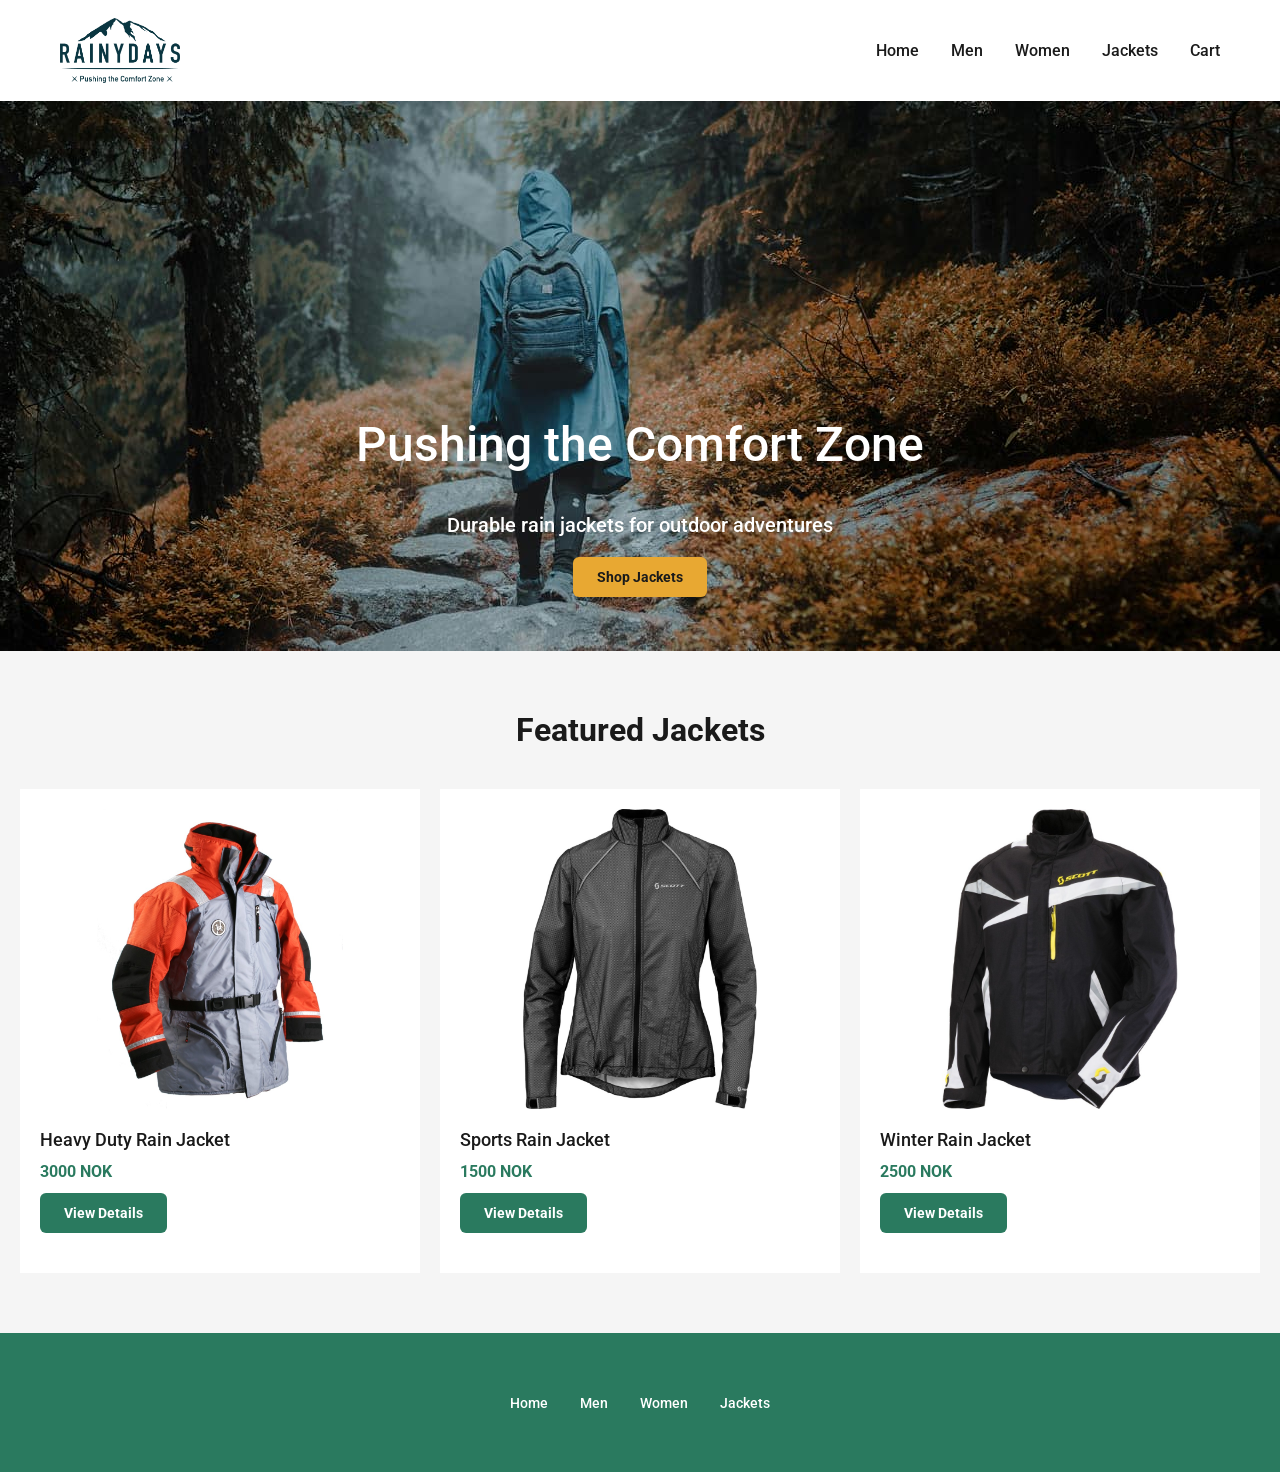
==== index.html @ 3e11aa85 "Working on Index.html" ====
<!DOCTYPE html>
<html lang="en">
<head>
    <meta charset="UTF-8">
    <meta name="viewport" content="width=device-width, initial-scale=1.0">
    <meta name="description" content="Rainy Days outdoor rain jackets">
    <title>Rainy Days | Home</title>

    <link rel="stylesheet" href="css/styles.css">
    <link rel="preconnect" href="https://fonts.googleapis.com">
    <link rel="preconnect" href="https://fonts.gstatic.com" crossorigin>
    <link href="https://fonts.googleapis.com/css2?family=Roboto:wght@300;400;500;700&display=swap" rel="stylesheet">
</head>
<body>
<header class="site-header">

    <div class="container header-content">

        <a href="index.html" class="logo">
            <img src="images/RainyDays_Logo.png" alt="Company Name">
        </a>

        <nav aria-label="Main navigation">

            <ul class="nav-list main-nav">

                <li><a href="index.html">Home</a></li>
                <li><a href="men.html">Men</a></li>
                <li><a href="women.html">Women</a></li>
                <li><a href="jackets.html">Jackets</a></li>
                <li><a href="cart.html">Cart</a></li>

            </ul>

        </nav>

    </div>

</header>

<section class="hero">

    <div class="hero-content">

        <h1>Pushing the Comfort Zone</h1>

        <p>
            Durable rain jackets for outdoor adventures
        </p>

        <a href="jackets.html" class="btn btn-gold">
            Shop Jackets
        </a>

    </div>

</section>

<section class="featured-jackets">

    <div class="container">

        <h2 class="section-title">
            Featured Jackets
        </h2>

        <div class="product-grid">

            <article class="product-card product-card--featured ">

                <div class="product-card-image">

                    <img src="images/RainyDays_Jacket1.jpg"
                        alt="Heavy Duty Rain Jacket">

                </div>

                <div class="product-card-content">
                    <h3 class="product-card-title">
                        Heavy Duty Rain Jacket
                    </h3>

                    <p class="product-card-price">
                        3000 NOK
                    </p>

                    <a href="product.html" class="btn btn-primary">
                        View Details
                    </a>
                </div>
            </article>

            <article class="product-card product-card--featured ">

                <div class="product-card-image">

                    <img src="images/RainyDays_Jacket2.jpg"
                        alt="Sports Rain Jacket">

                </div>

                <div class="product-card-content">
                    <h3 class="product-card-title">
                        Sports Rain Jacket
                    </h3>

                    <p class="product-card-price">
                        1500 NOK
                    </p>

                    <a href="product.html" class="btn btn-primary">
                        View Details
                    </a>
                </div>
            </article>

            <article class="product-card product-card--featured ">

                <div class="product-card-image">

                    <img src="images/RainyDays_Jacket4.jpg"
                        alt="Winter Rain Jacket">

                </div>

                <div class="product-card-content">
                    <h3 class="product-card-title">
                        Winter Rain Jacket
                    </h3>

                    <p class="product-card-price">
                        2500 NOK
                    </p>

                    <a href="product.html" class="btn btn-primary">
                        View Details
                    </a>
                </div>
            </article>

        </div>

    </div>

</section>
 
<footer class="site-footer">

    <div class="container">

        <nav aria-label="Footer navigation">

            <ul class="footer-nav">

                <li><a href="index.html">Home</a></li>
                <li><a href="men.html">Men</a></li>
                <li><a href="women.html">Women</a></li>
                <li><a href="jackets.html">Jackets</a></li>

            </ul>

        </nav>

    </div>

</footer>
</body>
</html>
---- css/styles.css ----
:root {

        /* Typography */

    --font-primary: "Roboto", sans-serif;

    --font-display: 48px;
    --font-page-title: 36px;
    --font-section-title: 32px;
    --font-subsection-title: 24px;
    --font-lead: 20px;
    --font-card-title: 18px;
    --font-body: 16px;
    --font-price: 16px;
    --font-small: 14px;

    --font-weight-regular: 400;
    --font-weight-medium: 500;
    --font-weight-bold: 700;

        /* Colors */

    --font-primary: "Roboto", sans-serif;

    --color-white: #ffffff;
    --color-dark-text: #1a1a1a;
    --color-background-grey: #f5f5f5;
    --color-light-text: #666666;
    --color-primary-teal: #2a7a5f;
    --color-accent-gold: #e8a832;
    --color-primary-dark: #1e5c47;

    --container-width: 1200px;
    --radius-small: 6px;
    --radius-medium: 8px;
}

* {
    box-sizing: border-box;
}

body {
    margin: 0;
    font-family: var(--font-primary);
    color: var(--color-dark-text);
    background-color: var(--color-white);
}

img {
    display: block;
    max-width: 100%;
    height: auto;
}

a {
    color: inherit;
    text-decoration: none;
}

.container {
    max-width: var(--container-width);
    margin: 0 auto;
    padding: 0 20px;
}

/* Header */

.site-header {
    padding: 18px 0;
    background-color: var(--color-white);
}

.header-content {
    display: flex;
    align-items: center;
    justify-content: space-between;
}

.logo {
    font-weight: 700;
    font-size: 20px;
    width: 120px;
    height: 65px;
}


.footer-nav {
    display: flex;
    gap: 32px;
    margin: 0;
    padding: 0;
    list-style: none;
    color: var(--color-white)
}

.main-nav {

    display: flex;
    gap: 32px;
    margin: 0;
    padding: 0;
    list-style: none;
    color: var(--color-dark-text)
}

.nav-list a {
    font-size: 16px;
    font-weight: 500;
}

/* Buttons */

.btn {
    display: inline-block;
    padding: 12px 24px;
    border-radius: var(--radius-small);
    font-size: 14px;
    font-weight: 700;
    text-align: center;
}

.btn-primary {
    color: var(--color-white);
    background-color: var(--color-primary-teal);
}

.btn-gold {
    color: var(--color-dark-text);
    background-color: var(--color-accent-gold);
}

/* Hero */

.hero {
    height: 550px;

    position: relative;

    background: url("../images/hero-image.jpg");
    background-repeat: no-repeat;
    background-position: right center;
    background-size: cover;

    display: flex;
    justify-content: center;

    text-align: center;
}

.hero-content {
    position:absolute;
    margin-top: 275px;
    color: var(--color-white);

}

.hero h1 {
    font-size: var(--font-display);
    font-weight: var(--font-weight-medium);
}

.hero p {
    font-size: var(--font-lead);
    font-weight: var(--font-weight-medium);
}

/* Section title */

.section-title {
    font-size: var(--font-section-title);
    font-weight: var(--font-weight-bold);
    margin: 0;
}

/* Featured products */

.featured-jackets {
    background-color: var(--color-background-grey);
    padding: 60px 0;
}

.featured-jackets .container {
    display: flex;
    flex-direction: column;
    align-items: center;
    gap: 40px;
}

/* Product Grid */

.product-grid {
    display: grid;
    gap: 20px;
}

@media (min-width: 1200px) {
    .product-grid {
        grid-template-columns: repeat(3, 1fr);
    }
}

/* Product card */

.product-card {
    background-color: var(--color-white);
    width: 100%;
    padding: 20px 0px;
}

.product-card--featured {

    width: 400px;
}

.product-card--listings {

    width: 315px;
}

.product-card img {
    
    height: 300px;    
    border-radius: 8px;
}

.product-card-content {
    display: flex;
    flex-direction: column;
    gap: 12px;
    padding: 20px;

    align-items: flex-start;
}

.product-card-title {
    margin: 0;
    font-size: 18px;
    font-weight: 500;
}

.product-card-price {
    margin: 0;
    font-size: var(--font-price);
    font-weight: var(--font-weight-bold);
    color: var(--color-primary-teal)
}

.product-card-image {
    height: 300px;

    display: flex;
    justify-content: center;
    align-items: center;
}

.product-card-image img {
    max-height: 100%;
    max-width: 100%;
    width: auto;
}

/* Footer */

.site-footer {
    padding: 60px 0;
    background-color: var(--color-primary-teal);
}

.footer-nav {
    justify-content: center;
}

.footer-nav a {
    font-size: 14px;
    font-weight: 500;
}
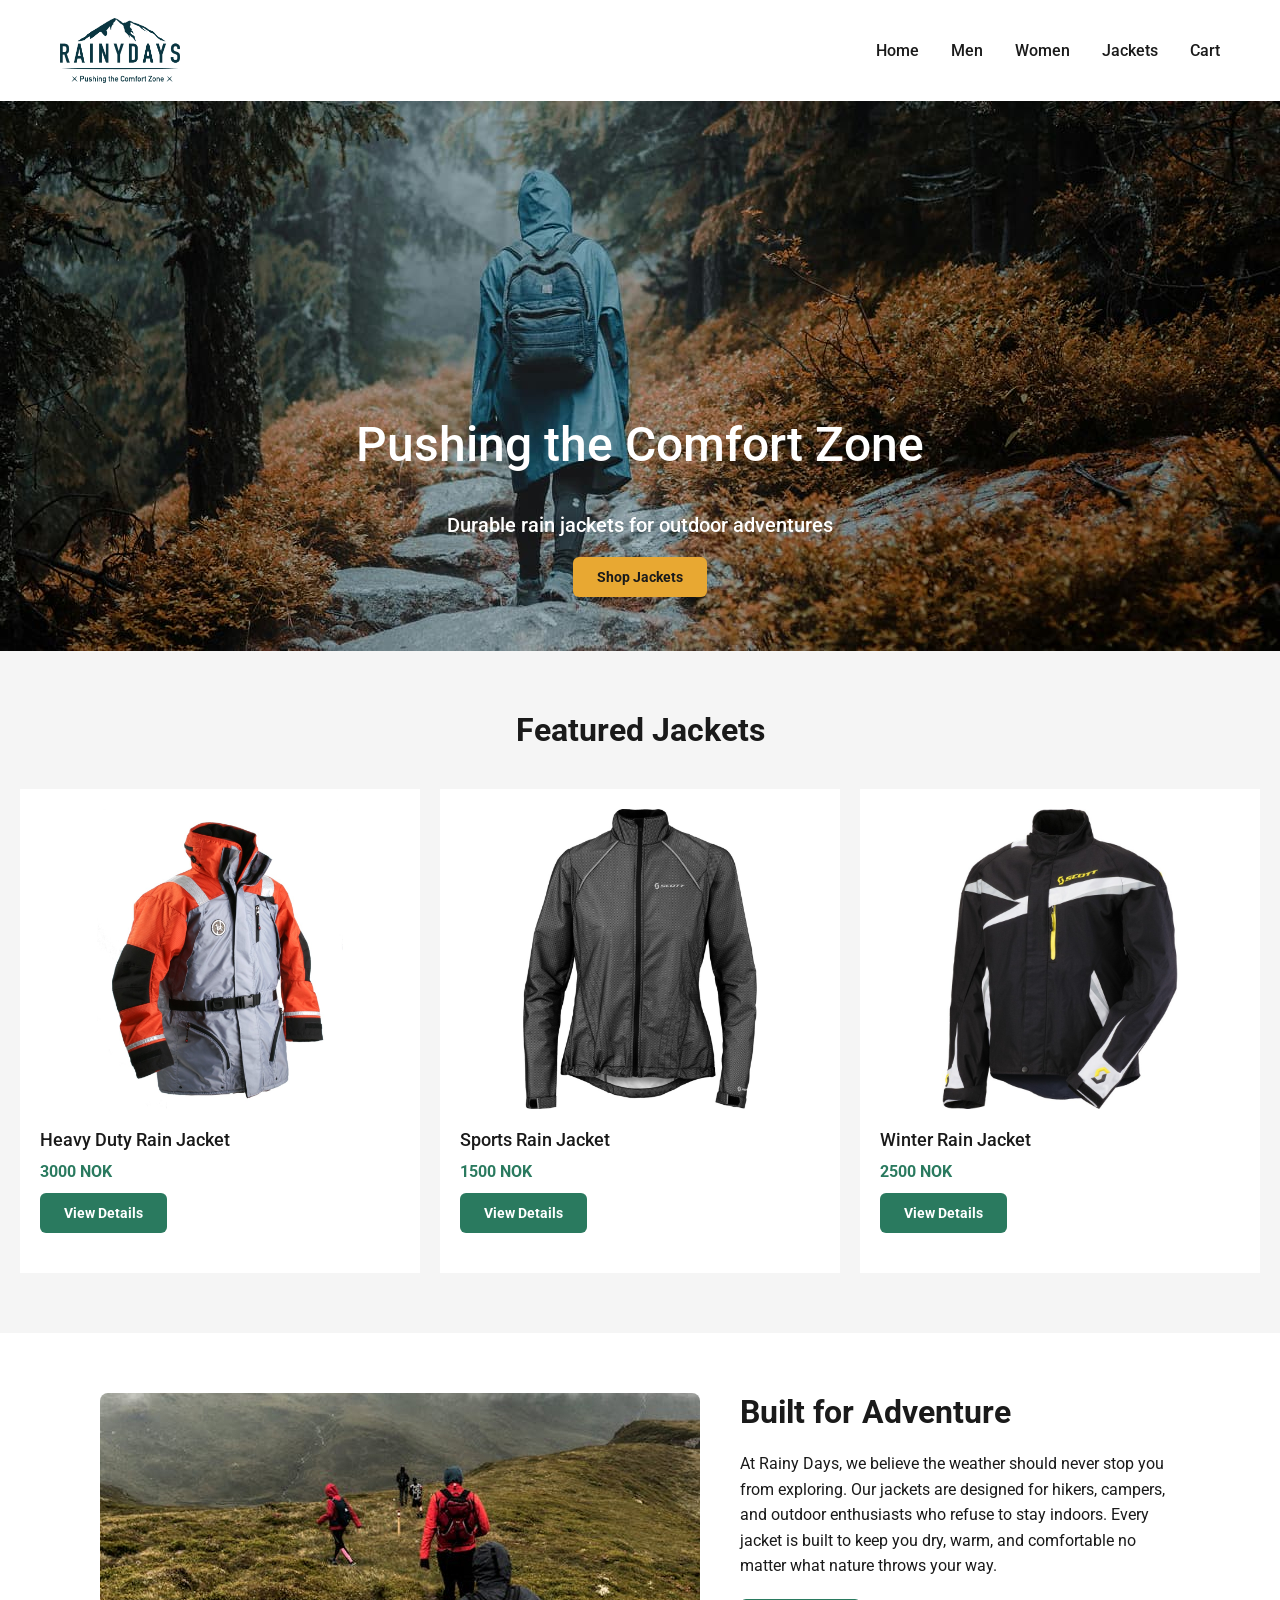
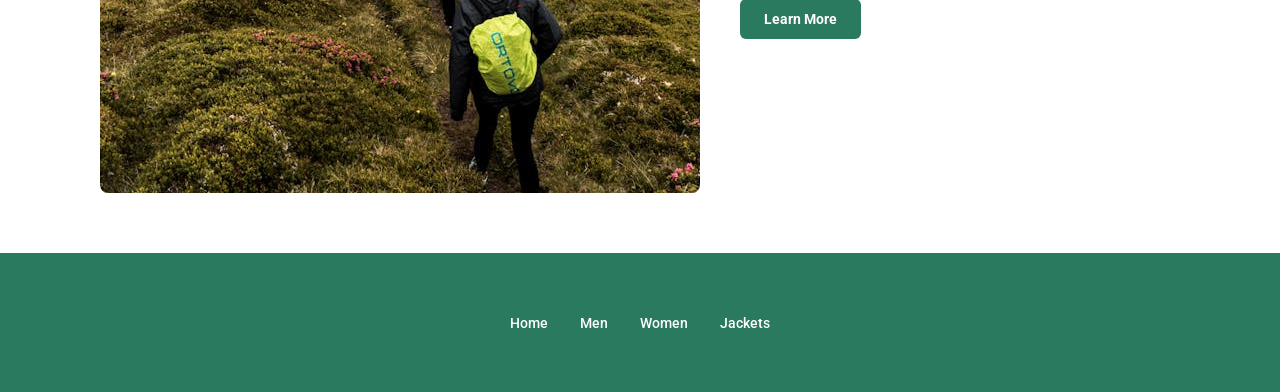
==== commit cab21c29: "Index.html - done" ====
--- a/index.html
+++ b/index.html
@@ -143,6 +143,38 @@
     </div>
 
 </section>
+
+<section class="about-section">
+
+    <div class="container about-content">
+
+        <img
+            src="images/about-image.jpg"
+            alt="Hikers exploring outdoors in rainy conditions">
+
+        <div class="about-text">
+
+            <h2 class="section-title">
+                Built for Adventure
+            </h2>
+
+            <p>
+                At Rainy Days, we believe the weather should never stop you from
+                exploring. Our jackets are designed for hikers, campers, and
+                outdoor enthusiasts who refuse to stay indoors. Every jacket is
+                built to keep you dry, warm, and comfortable no matter what
+                nature throws your way.
+            </p>
+
+            <a href="coming-soon.html" class="btn btn-primary">
+                Learn More
+            </a>
+
+        </div>
+
+    </div>
+
+</section>
  
 <footer class="site-footer">
 
--- a/css/styles.css
+++ b/css/styles.css
@@ -259,6 +259,41 @@
     width: auto;
 }
 
+/* About Us */
+
+.about-section {
+    padding: 60px 80px;
+}
+
+.about-content {
+    display: flex;
+    gap: 40px;
+    align-items: top;
+}
+
+.about-content img {
+    width: 600px;
+    height: 400px;
+    object-fit: cover;
+    border-radius: var(--radius-medium);
+}
+
+.about-text {
+    width: 500px;
+
+    display: flex;
+    flex-direction: column;
+    gap: 20px;
+    align-items: flex-start;
+}
+
+.about-text p {
+    margin: 0;
+    font-size: var(--font-body);
+    font-weight: var(--font-weight-regular);
+    line-height: 1.6;
+}
+
 /* Footer */
 
 .site-footer {
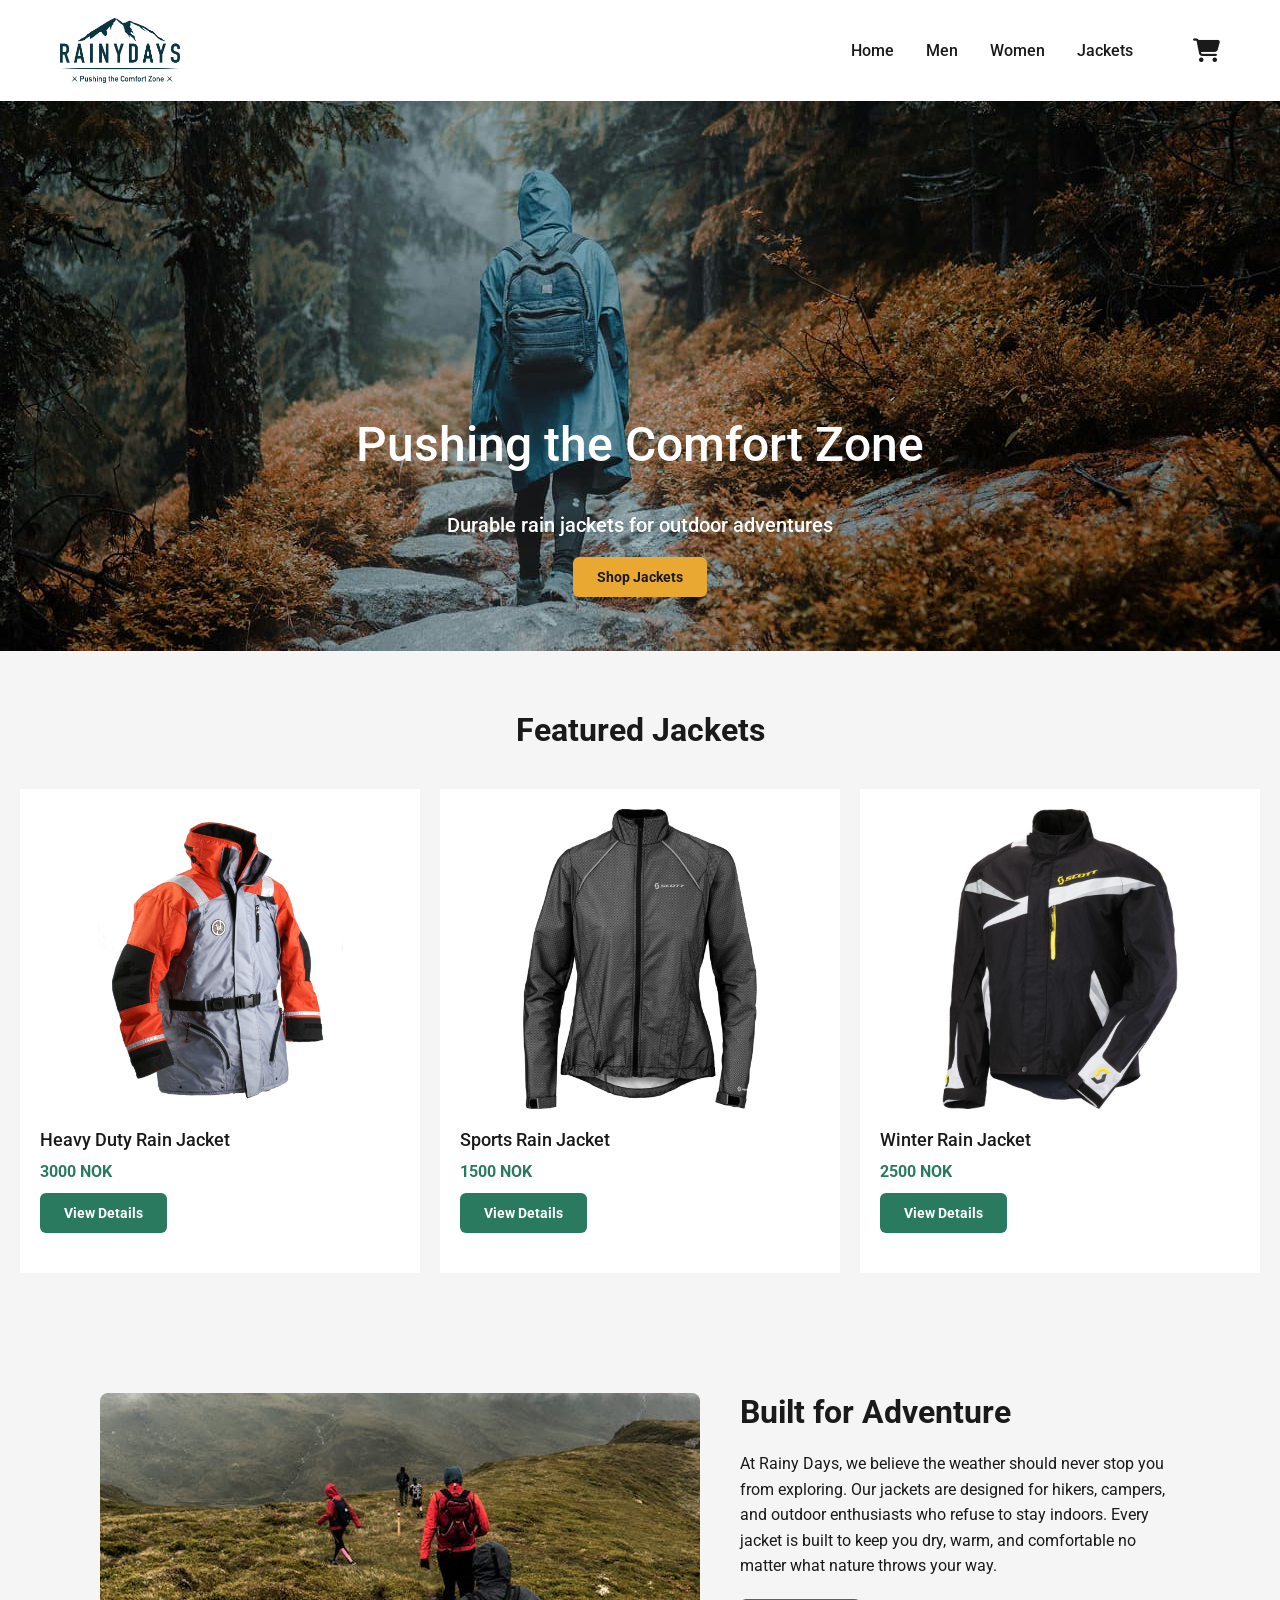
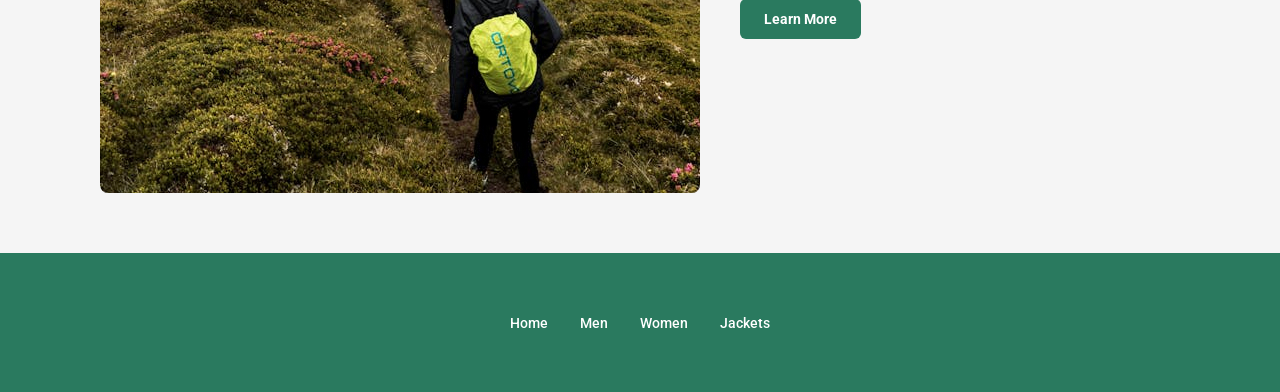
==== commit 653c5b9b: "First finished version" ====
--- a/index.html
+++ b/index.html
@@ -9,33 +9,41 @@
     <link rel="stylesheet" href="css/styles.css">
     <link rel="preconnect" href="https://fonts.googleapis.com">
     <link rel="preconnect" href="https://fonts.gstatic.com" crossorigin>
+    <link rel="stylesheet" href="https://cdnjs.cloudflare.com/ajax/libs/font-awesome/6.5.2/css/all.min.css">
     <link href="https://fonts.googleapis.com/css2?family=Roboto:wght@300;400;500;700&display=swap" rel="stylesheet">
 </head>
 <body>
 <header class="site-header">
-
-    <div class="container header-content">
-
-        <a href="index.html" class="logo">
-            <img src="images/RainyDays_Logo.png" alt="Company Name">
-        </a>
-
-        <nav aria-label="Main navigation">
-
-            <ul class="nav-list main-nav">
-
-                <li><a href="index.html">Home</a></li>
-                <li><a href="men.html">Men</a></li>
-                <li><a href="women.html">Women</a></li>
-                <li><a href="jackets.html">Jackets</a></li>
-                <li><a href="cart.html">Cart</a></li>
-
-            </ul>
-
-        </nav>
-
-    </div>
-
+    <div class="container">
+        <input type="checkbox" id="menu-toggle" class="menu-toggle">
+
+        <div class="header-content">
+            <label for="menu-toggle" class="hamburger">
+
+                <i class="fa-solid fa-bars hamburger-open"></i>
+
+                <i class="fa-solid fa-xmark hamburger-close"></i>
+
+            </label>
+
+            <a href="index.html" class="logo">
+                <img src="images/RainyDays_Logo.png" alt="Rainy Days">
+            </a>
+
+            <nav aria-label="Main navigation">
+                <ul class="nav-list main-nav">
+                    <li><a href="index.html">Home</a></li>
+                    <li><a href="men.html">Men</a></li>
+                    <li><a href="women.html">Women</a></li>
+                    <li><a href="jackets.html">Jackets</a></li>
+                </ul>
+            </nav>
+
+            <a href="cart.html" class="cart-link">
+                <i class="fa-solid fa-cart-shopping"></i>
+            </a>
+        </div>
+    </div>
 </header>
 
 <section class="hero">
--- a/css/styles.css
+++ b/css/styles.css
@@ -10,7 +10,10 @@
     --font-subsection-title: 24px;
     --font-lead: 20px;
     --font-card-title: 18px;
+    --font-cart-product-title: 18px;
+    --font-cart-product-size: 16px;
     --font-body: 16px;
+    --font-summary: 16px;
     --font-price: 16px;
     --font-small: 14px;
 
@@ -33,6 +36,8 @@
     --container-width: 1200px;
     --radius-small: 6px;
     --radius-medium: 8px;
+
+    --size-selector-button: 48px;
 }
 
 * {
@@ -43,7 +48,7 @@
     margin: 0;
     font-family: var(--font-primary);
     color: var(--color-dark-text);
-    background-color: var(--color-white);
+    background-color: var(--color-background-grey);
 }
 
 img {
@@ -63,26 +68,170 @@
     padding: 0 20px;
 }
 
+
+
 /* Header */
+
+.menu-toggle {
+    display: none;
+}
+
+.hamburger {
+    display: none;
+}
+
+.hamburger-open {
+    display: block;
+}
+
+.hamburger-close {
+    display: none;
+}
 
 .site-header {
     padding: 18px 0;
     background-color: var(--color-white);
 }
 
+.menu-toggle {
+    position: absolute;
+    left: -9999px;
+}
+
 .header-content {
-    display: flex;
+    display: grid;
+    grid-template-columns: 120px 1fr auto;
     align-items: center;
-    justify-content: space-between;
+    position: relative;
+}
+
+
+.header-right {
+    display: flex;
+    align-items: center;
+    gap: 60px;
+
+}
+
+.cart-link {
+    font-size: 24px;
+}
+
+.cart-container {
+    display: flex;
+    align-items: center;
 }
 
 .logo {
-    font-weight: 700;
-    font-size: 20px;
+
     width: 120px;
     height: 65px;
 }
 
+
+.main-nav {
+    display: flex;
+    justify-content: center;
+    gap: 32px;
+    margin: 0;
+    padding: 0;
+    list-style: none;
+}
+
+.site-header nav {
+    display: flex;
+    justify-content: right;
+    padding: 20px 60px;
+   
+}
+
+.main-nav a {
+    font-size: 16px;
+    font-weight: var(--font-weight-medium);
+}
+
+@media (max-width: 768px) {
+    .hamburger {
+        display: block;
+        font-size: 22px;
+        color: var(--color-dark-text);
+        cursor: pointer;
+    }
+
+    .header-content {
+        grid-template-columns: auto 1fr auto;
+    }
+
+    .header-content nav {
+        display: none;
+    }
+
+    .logo {
+        justify-self: center;
+    }
+
+    .site-header nav {
+        display: none;
+        grid-column: 1 / -1;
+    }
+
+    .menu-toggle:checked + .header-content nav {
+        display: block;
+
+        position: absolute;
+        top: 100%;
+        left: 0;
+        right: 0;
+
+        background: var(--color-white);
+        z-index: 100;
+    }
+
+    .main-nav {
+        flex-direction: column;
+        gap: 0;
+        align-items: flex-start;
+        padding-top: 20px;
+    }
+
+    .main-nav li {
+        padding: 12px 0;
+    }
+     main {
+        position: relative;
+    }
+
+     .hamburger .hamburger-open {
+        display: inline-block;
+    }
+
+    .hamburger .hamburger-close {
+        display: none;
+    }
+
+    .menu-toggle:checked + .header-content .hamburger-open {
+        display: none;
+    }
+
+    .menu-toggle:checked + .header-content .hamburger-close {
+        display: inline-block;
+    }
+
+    body:has(.menu-toggle:checked) main::before {
+        content: "";
+        position: fixed;
+        inset: 0;
+        background: rgba(0, 0, 0, 0.45);
+        z-index: 50;
+    }
+
+    .site-header {
+        position: relative;
+        z-index: 100;
+    }
+}
+
+/* Footer */
 
 .footer-nav {
     display: flex;
@@ -91,21 +240,6 @@
     padding: 0;
     list-style: none;
     color: var(--color-white)
-}
-
-.main-nav {
-
-    display: flex;
-    gap: 32px;
-    margin: 0;
-    padding: 0;
-    list-style: none;
-    color: var(--color-dark-text)
-}
-
-.nav-list a {
-    font-size: 16px;
-    font-weight: 500;
 }
 
 /* Buttons */
@@ -117,6 +251,8 @@
     font-size: 14px;
     font-weight: 700;
     text-align: center;
+    border: none;
+    cursor: pointer;
 }
 
 .btn-primary {
@@ -294,6 +430,81 @@
     line-height: 1.6;
 }
 
+@media (max-width: 768px) {
+    .about-section {
+        padding: 40px 20px;
+    }
+
+    .about-content {
+        flex-direction: column;
+        align-items: flex-start;
+    }
+
+    .about-content img {
+        width: 100%;
+        height: auto;
+        max-height: 400px;
+        object-fit: cover;
+    }
+
+    .about-text {
+        width: 100%;
+    }
+}
+
+/* Product Grid Listing */
+
+.product-listing {
+
+    padding:60px;
+}
+
+.product-grid-listing {
+    display: grid;
+    grid-template-columns: repeat(4, 1fr);
+    gap: 40px 20px;
+    justify-content: center;
+}
+
+.product-card--listing {
+     
+}
+
+.filters {
+    display: flex;
+    gap: 20px;
+    margin: 40px 0;
+}
+
+.filter-button {
+    padding: 12px 20px;
+    background: var(--color-white);
+    border: 1px solid #e0e0e0;
+    color: var(--color-light-text);
+    border-radius: var(--radius-small);
+    font-size: var(--font-small);
+}
+
+@media (max-width: 1199px) {
+    .product-grid-listing {
+        grid-template-columns: repeat(2, 1fr);
+    }
+}
+
+@media (max-width: 700px) {
+    .product-listing {
+        padding: 40px 0;
+    }
+
+    .product-grid-listing {
+        grid-template-columns: 1fr;
+    }
+
+    .filters {
+        flex-wrap: wrap;
+    }
+}
+
 /* Footer */
 
 .site-footer {
@@ -308,4 +519,417 @@
 .footer-nav a {
     font-size: 14px;
     font-weight: 500;
+}
+
+/* Product detail */
+
+.product-detail {
+    padding: 60px;
+    background-color: var(--color-white);
+}
+
+.product-detail-content {
+    display: grid;
+    grid-template-columns: 1fr 1fr;
+    gap: 60px;
+   
+}
+
+.product-detail-content h1 {
+    margin: 0em;
+}
+
+.product-detail-content .product-price {
+    margin: 0em;
+    color: var(--color-primary-teal);
+    font-size: var(--font-subsection-title);
+    font-weight:var(--font-weight-bold);
+}
+
+.product-detail-content p {
+    line-height: auto;
+    font-size: var(--font-body);
+    color: var(--color-light-text);
+}
+
+.product-info {
+    display: flex;
+    flex-direction: column;
+    gap: 20px;
+    align-items: flex-start;
+}
+
+.size-options {
+    display: flex;
+    gap: 12px;
+}
+
+.size-input {
+    display: none;
+}
+
+.size-button {
+    width: 48px;
+    height: 48px;
+    border: 1px solid #e0e0e0;
+    border-radius: var(--radius-small);
+    display: flex;
+    align-items: center;
+    justify-content: center;
+    font-size: var(--font-small);
+    font-weight: var(--font-weight-medium);
+    cursor: pointer;
+}
+
+.size-input:checked + .size-button {
+    background-color: var(--color-primary-teal);
+    color: var(--color-white);
+    border-color: var(--color-primary-teal);
+}
+
+.quantity-selector {
+    display: flex;
+    flex-direction: column;
+    gap: 12px;
+}
+
+
+
+.quantity-selector input {
+    width: 80px;
+    height: 48px;
+
+    padding: 12px;
+
+    border: 1px solid #E0E0E0;
+    border-radius: var(--radius-small);
+
+    font-size: var(--font-body);
+    font-family: var(--font-primary);
+}
+
+@media (max-width: 768px) {
+
+    .product-detail-content {
+        grid-template-columns: 1fr;
+        gap: 40px;
+    }
+
+    .product-detail {
+        padding: 40px 20px;
+    }
+
+    .product-image img {
+        width: 100%;
+        height: auto;
+    }
+
+    .product-info {
+        width: 100%;
+    }
+}
+
+@media (max-width: 768px) {
+
+    .size-options {
+        flex-wrap: wrap;
+    }
+
+}
+
+/* Cart */
+
+.cart-page {
+
+    background-color: var(--color-white);
+    padding: 60px;
+}
+
+.cart-page .page-title {
+
+    margin-top: 0;
+
+}
+
+.cart-item {
+    display: flex;
+    justify-content: space-between;
+    align-items: center;
+
+    padding: 20px;
+    
+    border-top: 1px solid #E0E0E0;
+    border-bottom: 1px solid #E0E0E0;
+    
+}
+
+@media (max-width: 768px) {
+
+    .cart-item {
+        flex-direction: column;
+        align-items: flex-start;
+        gap: 20px;
+    }
+
+    .cart-item-actions {
+        width: 100%;
+        justify-content: space-between;
+    }
+
+}
+
+.cart-item-info {
+    display: flex;
+    gap: 20px;
+    align-items: center;  
+    
+}
+
+.cart-item-info .product-title {
+    font-size: var(--font-cart-product-title); 
+    font-weight: var(--font-weight-medium);
+    
+}
+
+.cart-item-info .product-size {
+    font-size: var(--font-cart-product-size); 
+    font-weight: var(--font-weight-regular);
+    color: var(--color-light-text)
+    
+}
+
+.cart-item-info .product-price {
+    font-size: var(--font-price); 
+    font-weight: var(--font-weight-bold);
+    color: var(--color-primary-teal)
+    
+}
+
+.cart-item-actions .product-price {
+    font-size: 18px; 
+    font-weight: var(--font-weight-bold);
+    
+    
+}
+
+.cart-item-info img {
+    width: 120px;
+    height: 120px;
+}
+
+.cart-item-actions {
+    display: flex;
+    gap: 20px;
+    align-items: center;
+}
+
+.summary-row {
+
+    display: flex;
+    flex-direction: row;
+    padding: 10px;
+    gap: 10px;
+}
+
+.order-summary {
+    width: 350px;
+
+    margin-left: auto;
+    margin-top: 40px;
+
+    padding: 30px;
+
+    background-color: var(--color-background-grey);
+
+    display: flex;
+    flex-direction: column;
+    gap: 16px;
+
+    align-items: flex-start;
+
+    border-radius: 8px;
+}
+
+.summary-divider {
+    width: 100%;
+    border: none;
+    border-top: 1px solid #e0e0e0;
+    margin: 20px 0;
+}
+
+.summary-identifier {
+
+    font-size: var(--font-summary);
+    font-weight: var(--font-weight-regular);
+    color: var(--color-light-text)
+}
+
+.summary-value {
+
+    font-size: var(--font-summary);
+    font-weight: var(--font-weight-regular);
+    color: var(--color-dark-text)
+}
+
+.summary-total {
+
+    font-size: var(--font-summary);
+    font-weight: var(--font-weight-bold);
+    color: var(--color-light-text)
+}
+
+.summary-total-value {
+
+    font-size: var(--font-summary);
+    font-weight: var(--font-weight-bold);
+    color: var(--color-dark-text)
+}
+
+/* Checkout */
+
+.checkout-page {
+    padding: 60px 0;
+    background-color: var(--color-white);
+}
+
+.checkout-layout {
+    display: grid;
+    grid-template-columns: minmax(0, 700px) 1fr;
+    gap: 60px;
+    align-items: start;
+}
+
+.checkout-form {
+    display: flex;
+    flex-direction: column;
+    gap: 40px;
+}
+
+.checkout-form .subsection-title {
+
+    margin-top: 0em;
+}
+
+.form-section {
+    display: flex;
+    flex-direction: column;
+    gap: 24px;
+    
+}
+
+.form-group {
+    display: flex;
+    flex-direction: column;
+    gap: 6px;
+    padding:10px;
+    
+
+}
+
+.form-group label {
+    font-size: var(--font-body);
+    font-weight: var(--font-weight-medium);
+}
+
+.form-group input {
+    height: 48px;
+    padding: 12px;
+    border: 1px solid #e0e0e0;
+    border-radius: var(--radius-small);
+    font-family: var(--font-primary);
+    font-size: var(--font-body);
+}
+
+.form-row {
+    display: grid;
+    grid-template-columns: 1fr 1fr;
+    gap: 20px;
+}
+
+.payment-submit {
+
+    
+    align-items: flex-start;
+}
+
+.subsection-title {
+    margin: 0;
+    font-size: var(--font-subsection-title);
+    font-weight: var(--font-weight-bold);
+}
+
+.checkout-summary {
+  
+    width: 100%;
+    margin: 0;
+}
+
+@media (max-width: 900px) {
+    .checkout-layout {
+        grid-template-columns: 1fr;
+    }
+
+    .form-row {
+        grid-template-columns: 1fr;
+    }
+}
+
+/* Confirmation / Success */
+
+.confirmation-page {
+    background-color: var(--color-white);
+    padding: 80px 20px;
+}
+
+.confirmation-content {
+    display: flex;
+    flex-direction: column;
+    align-items: center;
+    gap: 30px;
+}
+
+.confirmation-icon {
+
+    font-size: 32px;
+
+    width: 68px;
+    height: 68px;
+
+    border-radius: 50%;
+
+    background-color: var(--color-primary-teal);
+    color: var(--color-white);
+
+    display: flex;
+    justify-content: center;
+    align-items: center;
+}
+
+.confirmation-card {
+    width: 530px;
+
+    padding: 40px;
+
+    background-color: var(--color-background-grey);
+    border-radius: var(--radius-medium);
+
+    text-align: left;
+}
+
+.confirmation-card h1 {
+    margin: 0 0 20px;
+}
+
+.confirmation-card p {
+    margin: 0;
+    color: var(--color-light-text);
+    line-height: 1.5;
+}
+
+@media (max-width: 768px) {
+
+    .confirmation-card {
+        width: 100%;
+    }
+
 }
